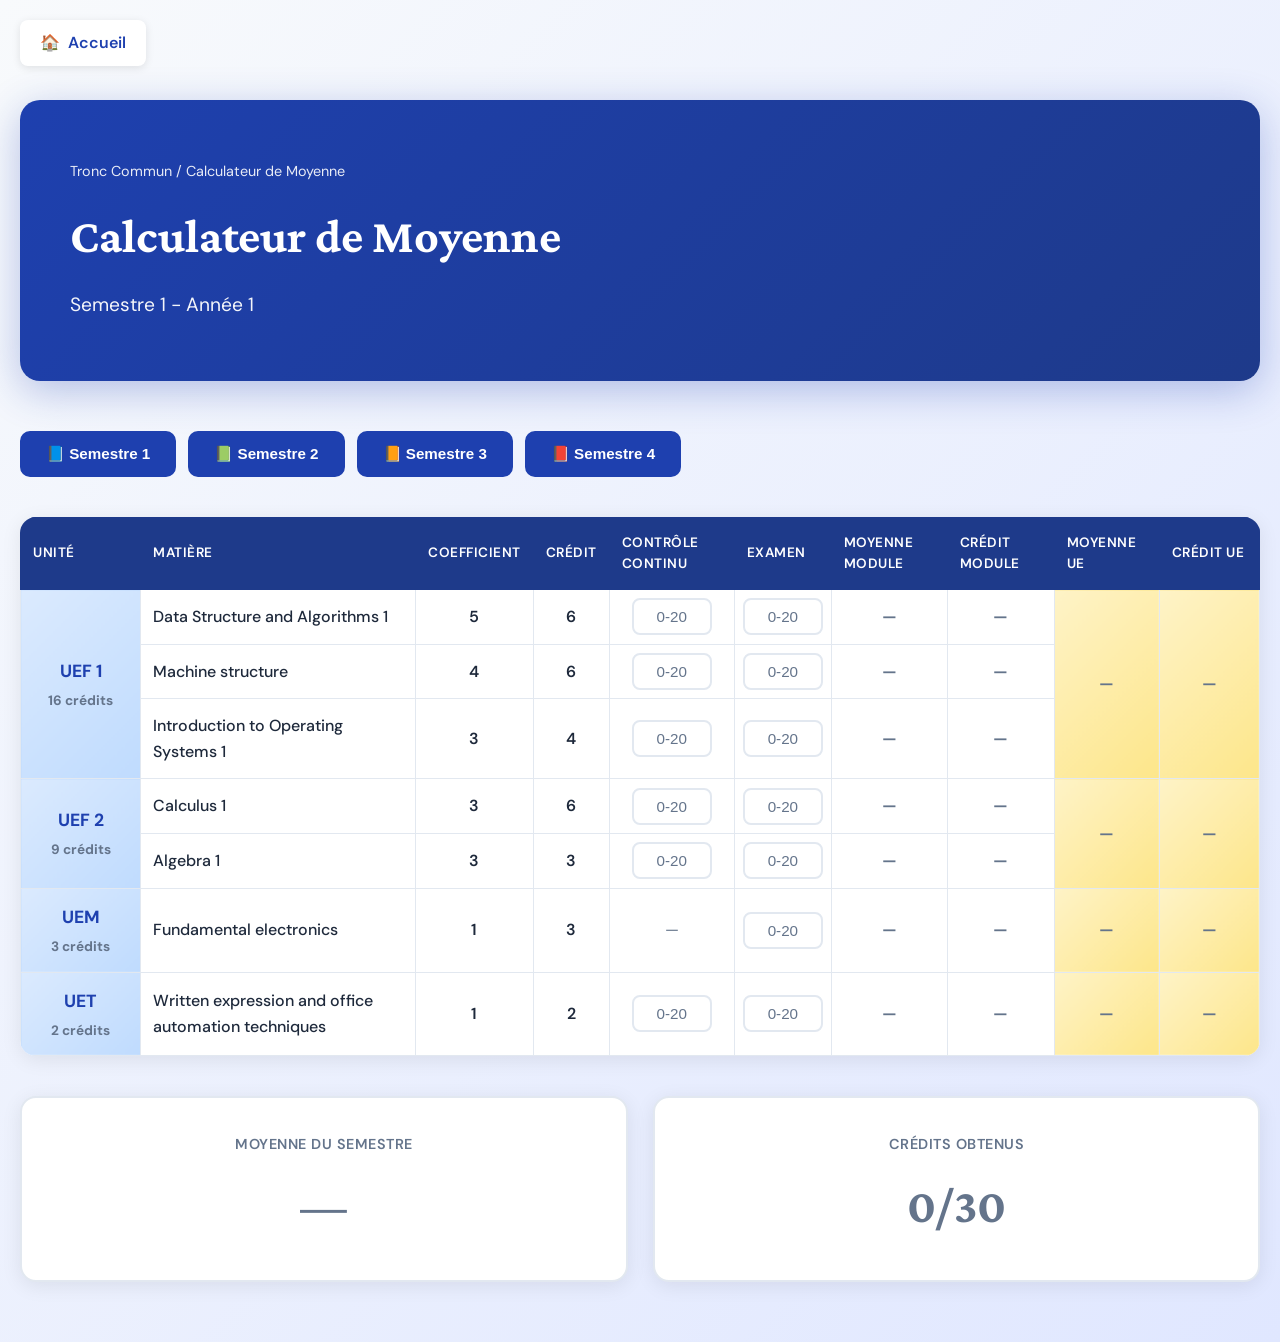
==== index.html @ 55547c2a "fix" ====
<!DOCTYPE html>
<html lang="fr">
<head>
    <meta charset="UTF-8">
    <meta name="viewport" content="width=device-width, initial-scale=1.0">
    <title>Calculateur de Moyenne - Tronc Commun Informatique</title>
    <link rel="stylesheet" href="/src/styles.css">
</head>
<body>
    <!-- Back Button -->
    <a href="#" onclick="location.reload()" class="back-button">
        <span>🏠</span> Accueil
    </a>

    <!-- Main Container -->
    <div class="container">
        <!-- Hero Section -->
        <div class="hero">
            <div class="hero-content">
                <div class="breadcrumb">
                    <a href="#">Tronc Commun</a> / Calculateur de Moyenne
                </div>
                <h1 class="hero-title">Calculateur de Moyenne</h1>
                <p class="hero-subtitle">Tronc Commun Ingénieur - Informatique</p>
            </div>
        </div>

        <!-- Semester Selector -->
        <div class="semester-selector">
            <button class="semester-btn active" data-semester="semester1">
                📘 Semestre 1
            </button>
            <button class="semester-btn active" data-semester="semester2">
                📗 Semestre 2
            </button>
            <button class="semester-btn active" data-semester="semester3">
                📙 Semestre 3
            </button>
            <button class="semester-btn active" data-semester="semester4">
                📕 Semestre 4
            </button>
        </div>

        <!-- Message Area -->
        <div id="message"></div>

        <!-- Calculator Table -->
        <div class="table-card">
            <table id="calculator-table" class="calculator-table">
            </table>
        </div>

        <!-- Results Summary -->
        <div class="results-summary">
            <div class="result-box">
                <span class="result-label">Moyenne du Semestre</span>
                <span id="semester-avg-value" class="result-value na">—</span>
            </div>
            <div class="result-box">
                <span class="result-label">Crédits Obtenus</span>
                <span id="semester-credit-value" class="result-value na">—</span>
            </div>
        </div>
    </div>

    <script src="/src/calculator.js"></script>
</body>
</html>
---- src/styles.css ----
/* GPA Calculator - University Design */

@import url('https://fonts.googleapis.com/css2?family=Crimson+Pro:wght@400;600;700&family=DM+Sans:wght@400;500;700&display=swap');

:root {
    --primary: #1e40af;
    --secondary: #1e3a8a;
    --accent: #f59e0b;
    --accent-light: #fbbf24;
    --text: #1e293b;
    --text-light: #64748b;
    --border: #e2e8f0;
    --card-bg: #ffffff;
    --bg: #f8fafc;
}

* {
    margin: 0;
    padding: 0;
    box-sizing: border-box;
}

body {
    font-family: 'DM Sans', sans-serif;
    background: linear-gradient(135deg, #f8fafc 0%, #e0e7ff 100%);
    color: var(--text);
    min-height: 100vh;
    line-height: 1.6;
}

/* Back Button */
.back-button {
    position: fixed;
    top: 20px;
    left: 20px;
    background: white;
    color: var(--primary);
    padding: 10px 20px;
    border-radius: 8px;
    text-decoration: none;
    font-weight: 600;
    box-shadow: 0 2px 8px rgba(0, 0, 0, 0.1);
    transition: all 0.3s ease;
    z-index: 1000;
    display: flex;
    align-items: center;
    gap: 8px;
}

.back-button:hover {
    background: var(--primary);
    color: white;
    transform: translateY(-2px);
    box-shadow: 0 4px 12px rgba(30, 64, 175, 0.3);
}

/* Container */
.container {
    max-width: 1400px;
    margin: 0 auto;
    padding: 100px 20px 60px;
}

/* Hero */
.hero {
    background: linear-gradient(135deg, var(--primary) 0%, var(--secondary) 100%);
    color: white;
    padding: 60px 50px;
    border-radius: 20px;
    margin-bottom: 50px;
    box-shadow: 0 10px 40px rgba(30, 64, 175, 0.3);
}

.hero-content {
    max-width: 800px;
}

.breadcrumb {
    font-size: 0.9rem;
    margin-bottom: 15px;
    opacity: 0.9;
}

.breadcrumb a {
    color: white;
    text-decoration: none;
}

.breadcrumb a:hover {
    text-decoration: underline;
}

.hero-title {
    font-family: 'Crimson Pro', serif;
    font-size: 3rem;
    font-weight: 700;
    margin-bottom: 15px;
}

.hero-subtitle {
    font-size: 1.2rem;
    opacity: 0.95;
}

/* Actions Bar */
.actions-bar {
    display: flex;
    gap: 15px;
    margin-bottom: 40px;
    flex-wrap: wrap;
}

.btn {
    padding: 12px 24px;
    border-radius: 10px;
    font-weight: 600;
    font-size: 0.95rem;
    cursor: pointer;
    transition: all 0.3s ease;
    border: none;
    text-decoration: none;
    display: inline-flex;
    align-items: center;
    gap: 8px;
}

.btn-primary {
    background: var(--accent);
    color: white;
}

.btn-primary:hover {
    background: var(--accent-light);
    transform: translateY(-2px);
    box-shadow: 0 4px 12px rgba(245, 158, 11, 0.3);
}

.btn-secondary {
    background: white;
    color: var(--primary);
    border: 2px solid var(--border);
}

.btn-secondary:hover {
    border-color: var(--primary);
    background: #f8fafc;
}

/* Semester Selector */
.semester-selector {
    display: flex;
    gap: 12px;
    margin-bottom: 40px;
    flex-wrap: wrap;
}

.semester-btn {
    padding: 12px 24px;
    background: white;
    color: var(--text);
    border: 2px solid var(--border);
    border-radius: 10px;
    font-weight: 600;
    font-size: 0.95rem;
    cursor: pointer;
    transition: all 0.3s ease;
}

.semester-btn:hover {
    border-color: var(--primary);
    background: #f8fafc;
}

.semester-btn.active {
    background: var(--primary);
    color: white;
    border-color: var(--primary);
}

/* Table Card */
.table-card {
    background: white;
    border-radius: 16px;
    overflow: hidden;
    box-shadow: 0 4px 20px rgba(0, 0, 0, 0.08);
    margin-bottom: 40px;
}

/* Calculator Table */
.calculator-table {
    width: 100%;
    border-collapse: collapse;
}

.calculator-table thead th {
    background: var(--secondary);
    color: white;
    padding: 14px 12px;
    text-align: left;
    font-weight: 600;
    font-size: 0.85rem;
    text-transform: uppercase;
    letter-spacing: 0.5px;
    border: 1px solid #1e3a8a;
}

.calculator-table tbody td {
    padding: 14px 12px;
    border: 1px solid var(--border);
    vertical-align: middle;
}

.calculator-table tbody tr:hover {
    background: #f8fafc;
}

/* Unit Cell */
.unit-cell {
    background: linear-gradient(135deg, #dbeafe 0%, #bfdbfe 100%);
    font-weight: 700;
    text-align: center;
    min-width: 120px;
}

.unit-code {
    font-size: 1.1rem;
    color: var(--primary);
    margin-bottom: 5px;
}

.unit-credit {
    font-size: 0.85rem;
    color: var(--text-light);
}

/* Subject Cell */
.subject-cell {
    font-weight: 500;
    color: var(--text);
    min-width: 200px;
}

/* Number Cells */
.number-cell {
    text-align: center;
    font-weight: 600;
    min-width: 70px;
}

/* Input Cell */
.input-cell {
    text-align: center;
    padding: 8px !important;
}

.grade-input {
    width: 80px;
    padding: 8px 12px;
    border: 2px solid var(--border);
    border-radius: 8px;
    text-align: center;
    font-weight: 600;
    font-size: 0.95rem;
    transition: all 0.2s ease;
}

.grade-input:focus {
    outline: none;
    border-color: var(--accent);
    background: #fffbeb;
}

.grade-input::placeholder {
    color: var(--text-light);
    font-weight: 400;
}

/* Remove spinner */
.grade-input::-webkit-outer-spin-button,
.grade-input::-webkit-inner-spin-button {
    -webkit-appearance: none;
    margin: 0;
}

.grade-input {
    -moz-appearance: textfield;
}

/* Result Cells */
.result-cell {
    text-align: center;
    font-weight: 700;
    min-width: 90px;
}

.ue-result-cell {
    text-align: center;
    font-weight: 700;
    background: linear-gradient(135deg, #fef3c7 0%, #fde68a 100%);
    min-width: 100px;
}

/* Status Colors */
.pass {
    color: #059669;
}

.fail {
    color: #dc2626;
}

.na {
    color: var(--text-light);
}

/* Results Summary */
.results-summary {
    display: grid;
    grid-template-columns: repeat(auto-fit, minmax(300px, 1fr));
    gap: 25px;
    margin-top: 40px;
}

.result-box {
    background: white;
    padding: 35px 30px;
    border-radius: 16px;
    box-shadow: 0 4px 20px rgba(0, 0, 0, 0.08);
    text-align: center;
    border: 2px solid var(--border);
    transition: all 0.3s ease;
}

.result-box:hover {
    transform: translateY(-5px);
    box-shadow: 0 8px 30px rgba(0, 0, 0, 0.12);
}

.result-label {
    font-size: 0.9rem;
    color: var(--text-light);
    text-transform: uppercase;
    letter-spacing: 0.5px;
    font-weight: 600;
    margin-bottom: 12px;
    display: block;
}

.result-value {
    font-family: 'Crimson Pro', serif;
    font-size: 3rem;
    font-weight: 700;
    display: block;
}

.result-value.pass {
    color: #059669;
}

.result-value.fail {
    color: #dc2626;
}

/* Loading/Error Messages */
.message {
    padding: 20px;
    border-radius: 12px;
    margin-bottom: 30px;
    font-weight: 500;
}

.message.loading {
    background: #fffbeb;
    color: #92400e;
    border-left: 4px solid var(--accent);
}

.message.error {
    background: #fef2f2;
    color: #991b1b;
    border-left: 4px solid #dc2626;
}

/* Responsive */
@media (max-width: 1200px) {
    .table-card {
        overflow-x: auto;
    }
    
    .calculator-table {
        min-width: 1000px;
    }
}

@media (max-width: 768px) {
    .container {
        padding: 80px 15px 40px;
    }
    
    .hero {
        padding: 40px 30px;
    }
    
    .hero-title {
        font-size: 2rem;
    }
    
    .hero-subtitle {
        font-size: 1rem;
    }
    
    .actions-bar {
        flex-direction: column;
    }
    
    .btn {
        width: 100%;
        justify-content: center;
    }
    
    .semester-selector {
        flex-direction: column;
    }
    
    .semester-btn {
        width: 100%;
    }
    
    .calculator-table {
        font-size: 0.85rem;
    }
    
    .calculator-table thead th {
        padding: 10px 8px;
        font-size: 0.75rem;
    }
    
    .calculator-table tbody td {
        padding: 10px 8px;
    }
    
    .grade-input {
        width: 60px;
        padding: 6px 8px;
        font-size: 0.85rem;
    }
    
    .result-value {
        font-size: 2.5rem;
    }
}

@media (max-width: 480px) {
    .back-button {
        top: 10px;
        left: 10px;
        padding: 8px 16px;
        font-size: 0.85rem;
    }
    
    .hero-title {
        font-size: 1.5rem;
    }
    
    .result-value {
        font-size: 2rem;
    }
}
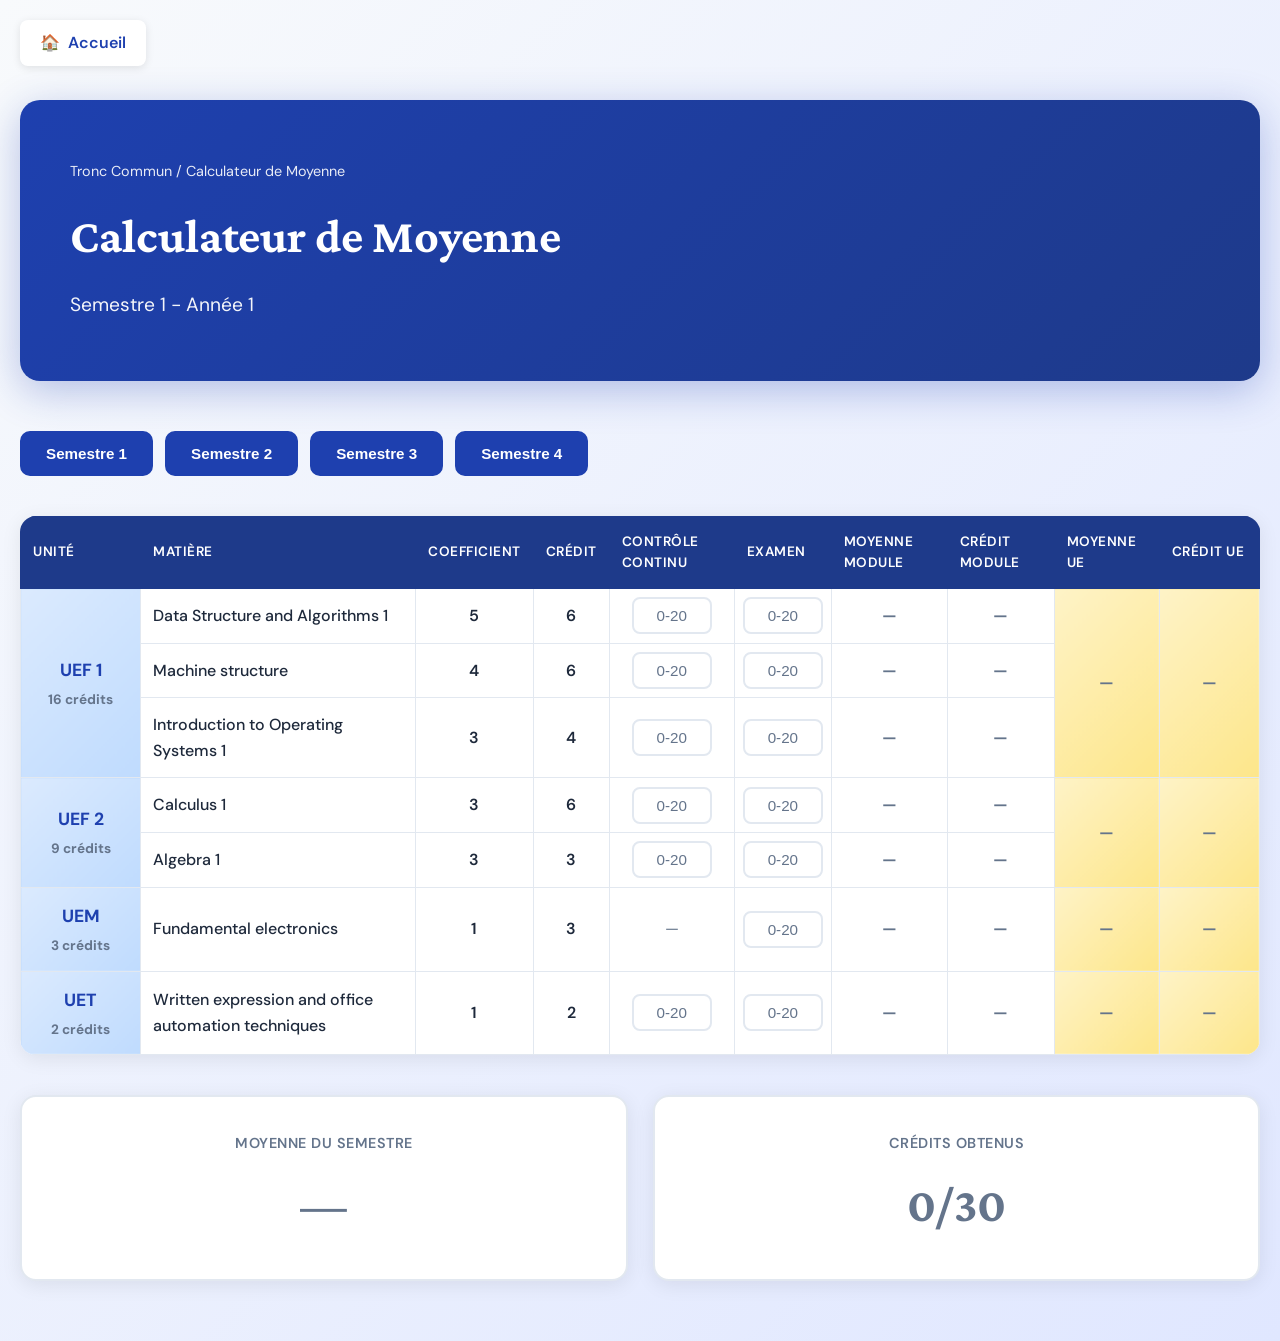
==== commit 9375e3c9: "Remove emoji from semester buttons" ====
--- a/index.html
+++ b/index.html
@@ -28,16 +28,16 @@
         <!-- Semester Selector -->
         <div class="semester-selector">
             <button class="semester-btn active" data-semester="semester1">
-                📘 Semestre 1
+                Semestre 1
             </button>
             <button class="semester-btn active" data-semester="semester2">
-                📗 Semestre 2
+                Semestre 2
             </button>
             <button class="semester-btn active" data-semester="semester3">
-                📙 Semestre 3
+                Semestre 3
             </button>
             <button class="semester-btn active" data-semester="semester4">
-                📕 Semestre 4
+                Semestre 4
             </button>
         </div>
 
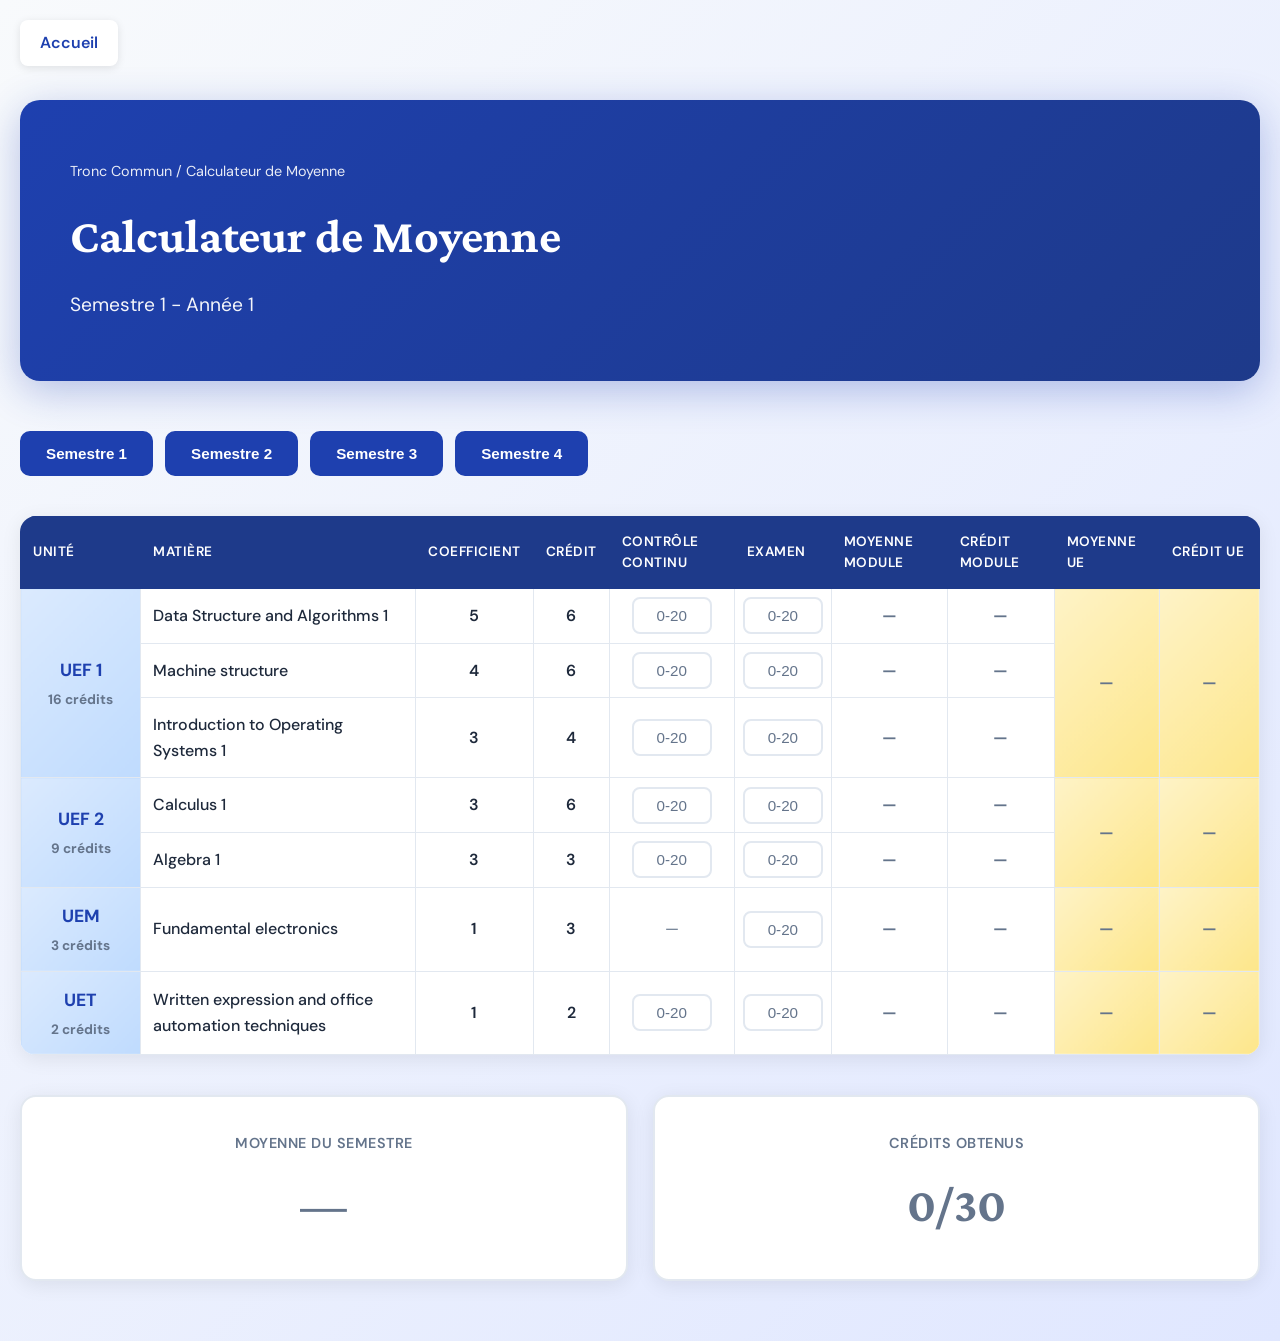
==== commit 00ee3762: "Update back button text to 'Accueil'" ====
--- a/index.html
+++ b/index.html
@@ -9,7 +9,7 @@
 <body>
     <!-- Back Button -->
     <a href="#" onclick="location.reload()" class="back-button">
-        <span>🏠</span> Accueil
+        Accueil
     </a>
 
     <!-- Main Container -->
